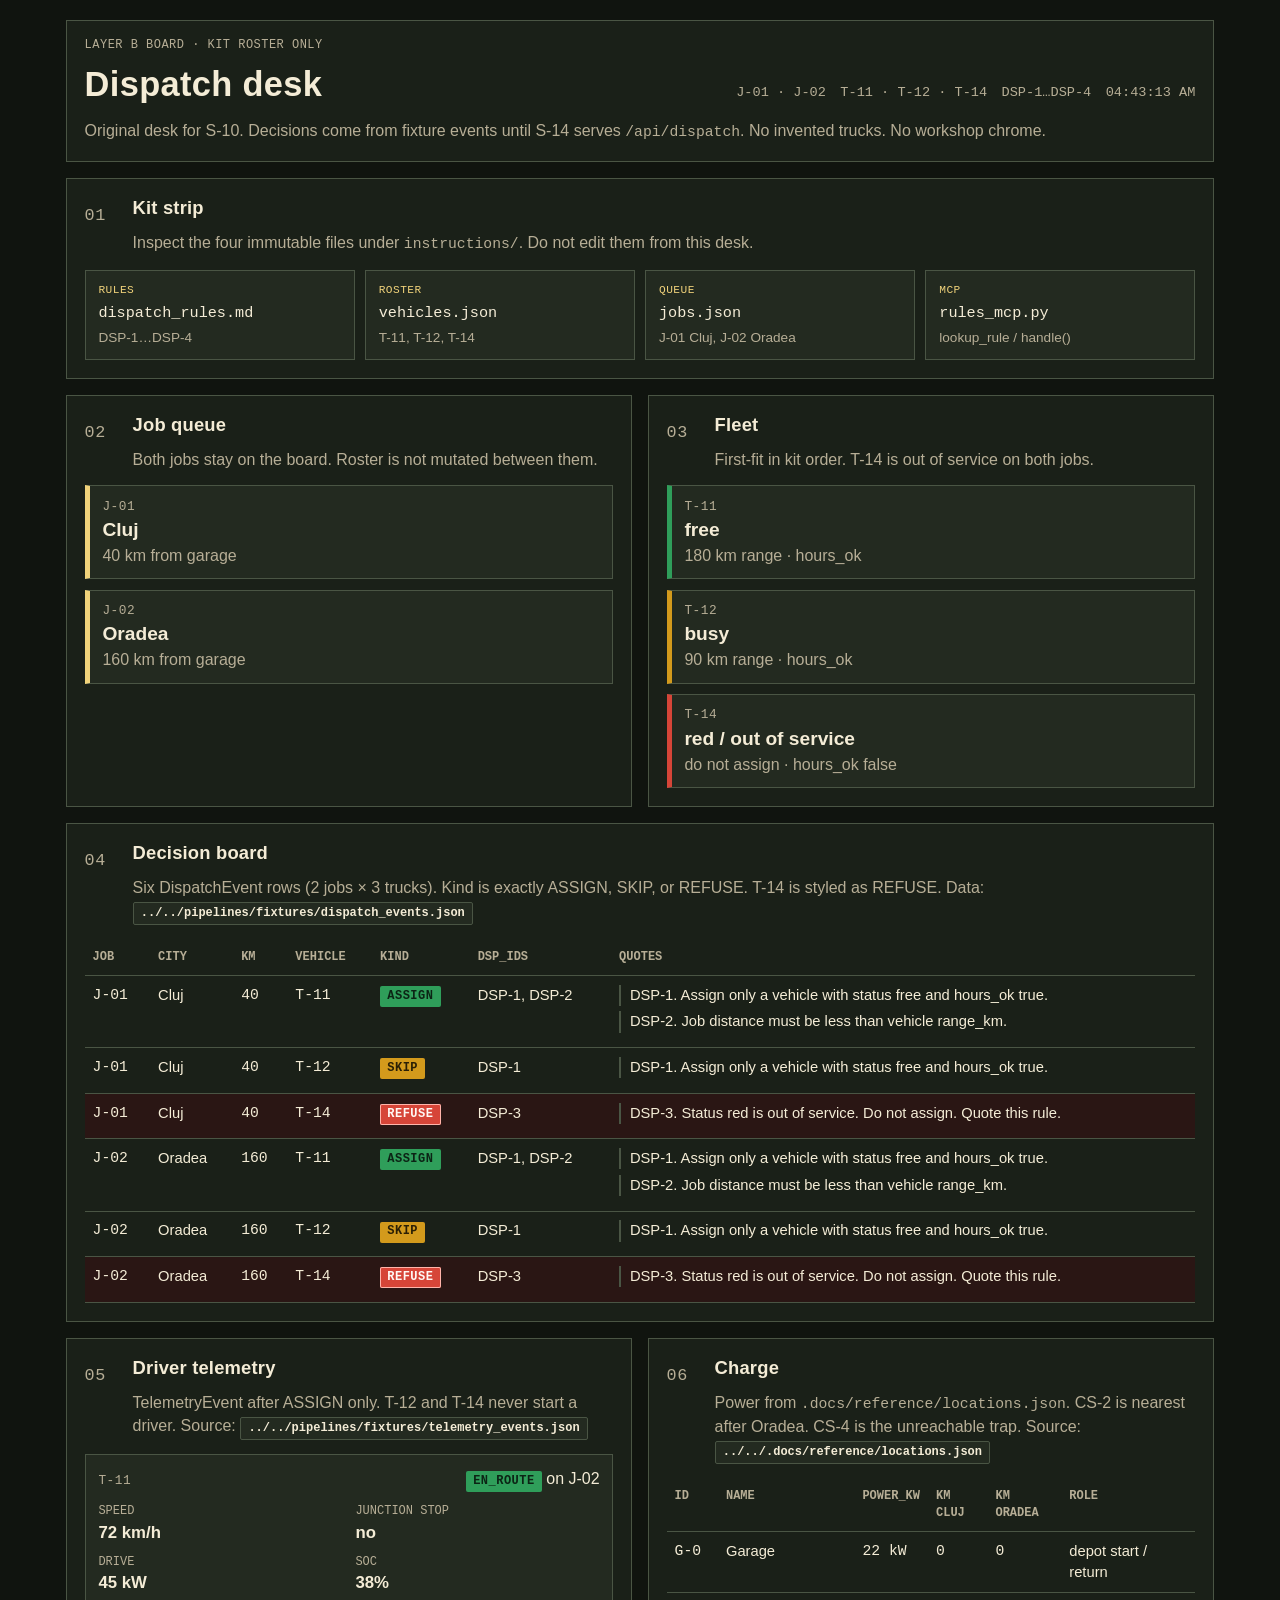
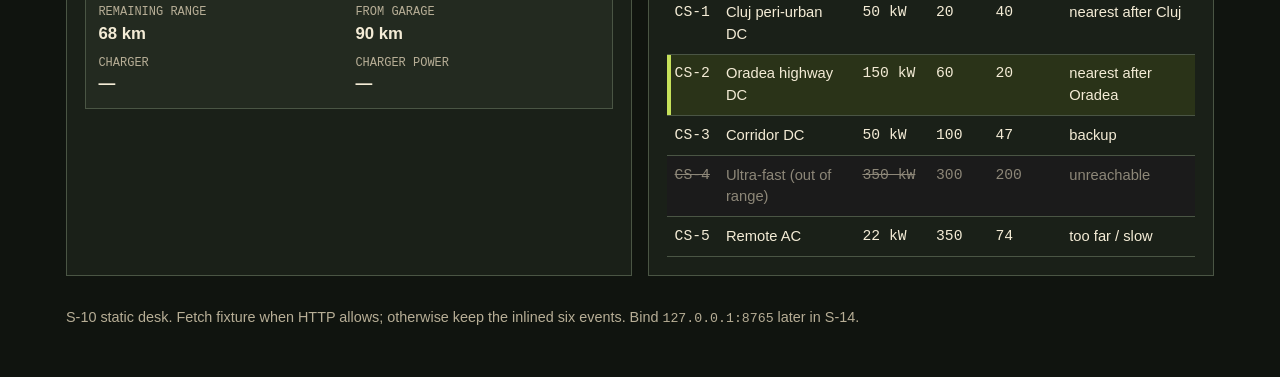
==== src/web/index.html @ 36762a91 "Add S-10 original HTML desk with six fixture-driven sections" ====
<!DOCTYPE html>
<html lang="en">
<head>
  <meta charset="utf-8">
  <meta name="viewport" content="width=device-width, initial-scale=1">
  <title>Dispatch Desk — kit strip, decisions, telemetry</title>
  <link rel="stylesheet" href="desk.css">
</head>
<body>
  <a class="skip-link" href="#kit">Skip to kit strip</a>

  <header class="masthead">
    <p class="masthead__kicker">Layer B board · kit roster only</p>
    <div class="masthead__row">
      <h1>Dispatch desk</h1>
      <p class="masthead__meta">
        <span>J-01 · J-02</span>
        <span>T-11 · T-12 · T-14</span>
        <span>DSP-1…DSP-4</span>
        <time id="desk-clock" datetime=""></time>
      </p>
    </div>
    <p class="masthead__note">
      Original desk for S-10. Decisions come from fixture events until S-14 serves
      <code>/api/dispatch</code>. No invented trucks. No workshop chrome.
    </p>
  </header>

  <main>
    <section id="kit" aria-labelledby="kit-heading">
      <header class="section-head">
        <p class="section-head__index">01</p>
        <div>
          <h2 id="kit-heading">Kit strip</h2>
          <p>Inspect the four immutable files under <code>instructions/</code>. Do not edit them from this desk.</p>
        </div>
      </header>
      <ul class="kit-strip">
        <li>
          <span class="kit-strip__kind">rules</span>
          <code>dispatch_rules.md</code>
          <span class="kit-strip__hint">DSP-1…DSP-4</span>
        </li>
        <li>
          <span class="kit-strip__kind">roster</span>
          <code>vehicles.json</code>
          <span class="kit-strip__hint">T-11, T-12, T-14</span>
        </li>
        <li>
          <span class="kit-strip__kind">queue</span>
          <code>jobs.json</code>
          <span class="kit-strip__hint">J-01 Cluj, J-02 Oradea</span>
        </li>
        <li>
          <span class="kit-strip__kind">mcp</span>
          <code>rules_mcp.py</code>
          <span class="kit-strip__hint">lookup_rule / handle()</span>
        </li>
      </ul>
    </section>

    <div class="split">
      <section id="jobs" aria-labelledby="jobs-heading">
        <header class="section-head">
          <p class="section-head__index">02</p>
          <div>
            <h2 id="jobs-heading">Job queue</h2>
            <p>Both jobs stay on the board. Roster is not mutated between them.</p>
          </div>
        </header>
        <ol class="job-queue">
          <li class="ticket ticket--job">
            <p class="ticket__id">J-01</p>
            <p class="ticket__title">Cluj</p>
            <p class="ticket__stat">40 km from garage</p>
          </li>
          <li class="ticket ticket--job">
            <p class="ticket__id">J-02</p>
            <p class="ticket__title">Oradea</p>
            <p class="ticket__stat">160 km from garage</p>
          </li>
        </ol>
      </section>

      <section id="fleet" aria-labelledby="fleet-heading">
        <header class="section-head">
          <p class="section-head__index">03</p>
          <div>
            <h2 id="fleet-heading">Fleet</h2>
            <p>First-fit in kit order. T-14 is out of service on both jobs.</p>
          </div>
        </header>
        <ul class="fleet">
          <li class="ticket ticket--free">
            <p class="ticket__id">T-11</p>
            <p class="ticket__title">free</p>
            <p class="ticket__stat">180 km range · hours_ok</p>
          </li>
          <li class="ticket ticket--busy">
            <p class="ticket__id">T-12</p>
            <p class="ticket__title">busy</p>
            <p class="ticket__stat">90 km range · hours_ok</p>
          </li>
          <li class="ticket ticket--red">
            <p class="ticket__id">T-14</p>
            <p class="ticket__title">red / out of service</p>
            <p class="ticket__stat">do not assign · hours_ok false</p>
          </li>
        </ul>
      </section>
    </div>

    <section id="decisions" aria-labelledby="decisions-heading">
      <header class="section-head">
        <p class="section-head__index">04</p>
        <div>
          <h2 id="decisions-heading">Decision board</h2>
          <p>
            Six DispatchEvent rows (2 jobs × 3 trucks). Kind is exactly ASSIGN, SKIP, or REFUSE.
            T-14 is styled as REFUSE. Data:
            <span id="dispatch-source" class="source-pill">embedded fixture</span>
          </p>
        </div>
      </header>
      <div class="table-wrap">
        <table class="grid" id="decision-table">
          <thead>
            <tr>
              <th scope="col">Job</th>
              <th scope="col">City</th>
              <th scope="col">km</th>
              <th scope="col">Vehicle</th>
              <th scope="col">Kind</th>
              <th scope="col">dsp_ids</th>
              <th scope="col">Quotes</th>
            </tr>
          </thead>
          <tbody id="decision-body">
            <tr data-kind="ASSIGN" data-vehicle="T-11">
              <td>J-01</td><td>Cluj</td><td>40</td><td>T-11</td>
              <td><span class="kind kind--assign">ASSIGN</span></td>
              <td>DSP-1, DSP-2</td>
              <td>
                <blockquote>DSP-1. Assign only a vehicle with status free and hours_ok true.</blockquote>
                <blockquote>DSP-2. Job distance must be less than vehicle range_km.</blockquote>
              </td>
            </tr>
            <tr data-kind="SKIP" data-vehicle="T-12">
              <td>J-01</td><td>Cluj</td><td>40</td><td>T-12</td>
              <td><span class="kind kind--skip">SKIP</span></td>
              <td>DSP-1</td>
              <td><blockquote>DSP-1. Assign only a vehicle with status free and hours_ok true.</blockquote></td>
            </tr>
            <tr class="row-refuse" data-kind="REFUSE" data-vehicle="T-14">
              <td>J-01</td><td>Cluj</td><td>40</td><td>T-14</td>
              <td><span class="kind kind--refuse">REFUSE</span></td>
              <td>DSP-3</td>
              <td><blockquote>DSP-3. Status red is out of service. Do not assign. Quote this rule.</blockquote></td>
            </tr>
            <tr data-kind="ASSIGN" data-vehicle="T-11">
              <td>J-02</td><td>Oradea</td><td>160</td><td>T-11</td>
              <td><span class="kind kind--assign">ASSIGN</span></td>
              <td>DSP-1, DSP-2</td>
              <td>
                <blockquote>DSP-1. Assign only a vehicle with status free and hours_ok true.</blockquote>
                <blockquote>DSP-2. Job distance must be less than vehicle range_km.</blockquote>
              </td>
            </tr>
            <tr data-kind="SKIP" data-vehicle="T-12">
              <td>J-02</td><td>Oradea</td><td>160</td><td>T-12</td>
              <td><span class="kind kind--skip">SKIP</span></td>
              <td>DSP-1</td>
              <td><blockquote>DSP-1. Assign only a vehicle with status free and hours_ok true.</blockquote></td>
            </tr>
            <tr class="row-refuse" data-kind="REFUSE" data-vehicle="T-14">
              <td>J-02</td><td>Oradea</td><td>160</td><td>T-14</td>
              <td><span class="kind kind--refuse">REFUSE</span></td>
              <td>DSP-3</td>
              <td><blockquote>DSP-3. Status red is out of service. Do not assign. Quote this rule.</blockquote></td>
            </tr>
          </tbody>
        </table>
      </div>
    </section>

    <div class="split">
      <section id="telemetry" aria-labelledby="telemetry-heading">
        <header class="section-head">
          <p class="section-head__index">05</p>
          <div>
            <h2 id="telemetry-heading">Driver telemetry</h2>
            <p>
              TelemetryEvent after ASSIGN only. T-12 and T-14 never start a driver.
              Source: <span id="telemetry-source" class="source-pill">fixture snapshot</span>
            </p>
          </div>
        </header>
        <div id="telemetry-panel">
          <article class="telemetry-card" data-status="en_route">
            <header>
              <p class="ticket__id">T-11</p>
              <p><span class="status-pill status-pill--en_route">en_route</span> on J-02</p>
            </header>
            <dl class="metrics">
              <div><dt>Speed</dt><dd>72 km/h</dd></div>
              <div><dt>Junction stop</dt><dd>no</dd></div>
              <div><dt>Drive</dt><dd>45 kW</dd></div>
              <div><dt>SOC</dt><dd>38%</dd></div>
              <div><dt>Remaining range</dt><dd>68 km</dd></div>
              <div><dt>From garage</dt><dd>90 km</dd></div>
              <div><dt>Charger</dt><dd>—</dd></div>
              <div><dt>Charger power</dt><dd>—</dd></div>
            </dl>
          </article>
        </div>
      </section>

      <section id="charge" aria-labelledby="charge-heading">
        <header class="section-head">
          <p class="section-head__index">06</p>
          <div>
            <h2 id="charge-heading">Charge</h2>
            <p>
              Power from <code>.docs/reference/locations.json</code>.
              CS-2 is nearest after Oradea. CS-4 is the unreachable trap.
              Source: <span id="locations-source" class="source-pill">embedded locations</span>
            </p>
          </div>
        </header>
        <div class="table-wrap">
          <table class="grid" id="charge-table">
            <thead>
              <tr>
                <th scope="col">id</th>
                <th scope="col">Name</th>
                <th scope="col">power_kw</th>
                <th scope="col">km Cluj</th>
                <th scope="col">km Oradea</th>
                <th scope="col">Role</th>
              </tr>
            </thead>
            <tbody id="charge-body">
              <tr data-charger="G-0">
                <td>G-0</td><td>Garage</td><td>22 kW</td><td>0</td><td>0</td>
                <td>depot start / return</td>
              </tr>
              <tr data-charger="CS-1">
                <td>CS-1</td><td>Cluj peri-urban DC</td><td>50 kW</td><td>20</td><td>40</td>
                <td>nearest after Cluj</td>
              </tr>
              <tr class="row-highlight" data-charger="CS-2">
                <td>CS-2</td><td>Oradea highway DC</td><td>150 kW</td><td>60</td><td>20</td>
                <td>nearest after Oradea</td>
              </tr>
              <tr data-charger="CS-3">
                <td>CS-3</td><td>Corridor DC</td><td>50 kW</td><td>100</td><td>47</td>
                <td>backup</td>
              </tr>
              <tr class="row-unreachable" data-charger="CS-4">
                <td>CS-4</td><td>Ultra-fast (out of range)</td><td>350 kW</td><td>300</td><td>200</td>
                <td>unreachable</td>
              </tr>
              <tr data-charger="CS-5">
                <td>CS-5</td><td>Remote AC</td><td>22 kW</td><td>350</td><td>74</td>
                <td>too far / slow</td>
              </tr>
            </tbody>
          </table>
        </div>
      </section>
    </div>
  </main>

  <footer class="desk-foot">
    <p>S-10 static desk. Fetch fixture when HTTP allows; otherwise keep the inlined six events. Bind <code>127.0.0.1:8765</code> later in S-14.</p>
  </footer>

  <script src="desk.js" defer></script>
</body>
</html>
---- src/web/desk.css ----
:root {
  --ink: #10140f;
  --panel: #1a2018;
  --panel-2: #232a20;
  --line: #4a5544;
  --paper: #f4ecd6;
  --mute: #b7ae96;
  --assign: #2f9e5a;
  --assign-ink: #0c2415;
  --skip: #d39a1c;
  --skip-ink: #2a1f05;
  --refuse: #d64538;
  --refuse-ink: #2c0b08;
  --charge: #c6e15a;
  --charge-ink: #1a2208;
  --focus: #f0d27a;
  --font: "Segoe UI", "Helvetica Neue", Arial, sans-serif;
  --mono: "Cascadia Mono", "Consolas", "Segoe UI Mono", ui-monospace, monospace;
}

*,
*::before,
*::after {
  box-sizing: border-box;
}

html {
  background: var(--ink);
  color: var(--paper);
}

body {
  margin: 0 auto;
  max-width: 1180px;
  padding: 1.25rem 1rem 2.5rem;
  font-family: var(--font);
  line-height: 1.45;
}

code {
  font-family: var(--mono);
  font-size: 0.92em;
}

.skip-link {
  position: absolute;
  left: 0.75rem;
  top: -3rem;
  background: var(--focus);
  color: var(--ink);
  padding: 0.4rem 0.7rem;
  z-index: 2;
}

.skip-link:focus {
  top: 0.75rem;
}

.masthead,
section {
  background: var(--panel);
  border: 1px solid var(--line);
  margin-bottom: 1rem;
  padding: 1rem 1.1rem 1.15rem;
}

.masthead__kicker,
.section-head__index,
.kit-strip__kind,
.ticket__id,
.kind,
.source-pill,
.status-pill {
  font-family: var(--mono);
  letter-spacing: 0.04em;
  text-transform: uppercase;
}

.masthead__kicker {
  margin: 0 0 0.35rem;
  color: var(--mute);
  font-size: 0.75rem;
}

.masthead__row {
  display: flex;
  flex-wrap: wrap;
  justify-content: space-between;
  gap: 0.75rem;
  align-items: baseline;
}

h1,
h2 {
  margin: 0;
  font-weight: 700;
  letter-spacing: 0.01em;
}

h1 {
  font-size: clamp(1.6rem, 3vw, 2.15rem);
}

h2 {
  font-size: 1.15rem;
}

.masthead__meta {
  display: flex;
  flex-wrap: wrap;
  gap: 0.45rem 0.9rem;
  margin: 0;
  color: var(--mute);
  font-family: var(--mono);
  font-size: 0.85rem;
}

.masthead__note,
.section-head p,
.desk-foot {
  color: var(--mute);
  margin: 0.55rem 0 0;
}

.section-head {
  display: flex;
  gap: 0.8rem;
  margin-bottom: 0.9rem;
  align-items: flex-start;
}

.section-head > div,
.masthead__note {
  min-width: 0;
  flex: 1;
}

.masthead__note,
.section-head p {
  overflow-wrap: anywhere;
}

.section-head__index {
  margin: 0;
  min-width: 2.2rem;
  color: var(--focus);
  font-size: 1.05rem;
}

.split {
  display: grid;
  grid-template-columns: 1fr 1fr;
  gap: 1rem;
}

.kit-strip,
.job-queue,
.fleet {
  list-style: none;
  margin: 0;
  padding: 0;
  display: grid;
  gap: 0.65rem;
}

.kit-strip {
  grid-template-columns: repeat(4, minmax(0, 1fr));
}

.kit-strip li,
.ticket,
.telemetry-card,
.empty-panel {
  background: var(--panel-2);
  border: 1px solid var(--line);
  padding: 0.7rem 0.8rem;
}

.kit-strip li {
  display: flex;
  flex-direction: column;
  gap: 0.25rem;
  min-height: 5.5rem;
}

.kit-strip__kind {
  font-size: 0.7rem;
  color: var(--focus);
}

.kit-strip code {
  font-size: 0.95rem;
  color: var(--paper);
  overflow-wrap: anywhere;
}

.kit-strip__hint {
  color: var(--mute);
  font-size: 0.85rem;
}

.job-queue,
.fleet {
  grid-template-columns: 1fr;
}

.ticket {
  border-left-width: 5px;
}

.ticket--job { border-left-color: var(--focus); }
.ticket--free { border-left-color: var(--assign); }
.ticket--busy { border-left-color: var(--skip); }
.ticket--red { border-left-color: var(--refuse); }

.ticket__id,
.ticket__title,
.ticket__stat {
  margin: 0;
}

.ticket__id {
  font-size: 0.8rem;
  color: var(--mute);
}

.ticket__title {
  font-size: 1.2rem;
  font-weight: 700;
}

.ticket__stat {
  color: var(--mute);
}

.table-wrap {
  overflow-x: auto;
}

.grid {
  width: 100%;
  border-collapse: collapse;
  font-size: 0.92rem;
}

.grid th,
.grid td {
  border-bottom: 1px solid var(--line);
  padding: 0.55rem 0.5rem;
  text-align: left;
  vertical-align: top;
}

.grid th {
  font-family: var(--mono);
  font-size: 0.75rem;
  color: var(--mute);
  text-transform: uppercase;
}

.grid td:nth-child(1),
.grid td:nth-child(3),
.grid td:nth-child(4),
.grid td:nth-child(5) {
  font-family: var(--mono);
  white-space: nowrap;
}

blockquote {
  margin: 0 0 0.35rem;
  padding-left: 0.55rem;
  border-left: 2px solid var(--line);
  color: var(--paper);
}

.kind,
.status-pill,
.source-pill {
  display: inline-block;
  padding: 0.12rem 0.45rem;
  border-radius: 2px;
  font-size: 0.75rem;
  font-weight: 700;
}

.kind--assign,
.status-pill--en_route,
.status-pill--delivered,
.status-pill--returning {
  background: var(--assign);
  color: var(--assign-ink);
}

.kind--skip {
  background: var(--skip);
  color: var(--skip-ink);
}

.kind--refuse,
.status-pill--offline {
  background: var(--refuse);
  color: #fff8f4;
}

.row-refuse {
  background: #2a1614;
}

.row-refuse td:nth-child(5) .kind {
  box-shadow: inset 0 0 0 1px #ffb4aa;
}

.row-highlight {
  background: #2a3318;
  box-shadow: inset 4px 0 0 var(--charge);
}

.row-unreachable {
  background: #1b1b1b;
  color: #8d8778;
}

.row-unreachable td:nth-child(1),
.row-unreachable td:nth-child(3) {
  text-decoration: line-through;
}

.source-pill {
  background: var(--panel-2);
  color: var(--paper);
  border: 1px solid var(--line);
  text-transform: none;
  letter-spacing: 0;
  font-weight: 600;
}

.telemetry-card header {
  display: flex;
  justify-content: space-between;
  gap: 0.75rem;
  align-items: baseline;
  margin-bottom: 0.7rem;
}

.telemetry-card header p {
  margin: 0;
}

.metrics {
  display: grid;
  grid-template-columns: 1fr 1fr;
  gap: 0.55rem 0.8rem;
  margin: 0;
}

.metrics dt {
  margin: 0;
  color: var(--mute);
  font-size: 0.75rem;
  font-family: var(--mono);
  text-transform: uppercase;
}

.metrics dd {
  margin: 0;
  font-size: 1.05rem;
  font-weight: 700;
}

.status-pill--junction_stop,
.status-pill--divert_charge,
.status-pill--charging {
  background: var(--charge);
  color: var(--charge-ink);
}

.empty-panel {
  color: var(--mute);
}

.desk-foot {
  margin: 0.25rem 0 0;
  font-size: 0.9rem;
}

@media (max-width: 900px) {
  .kit-strip {
    grid-template-columns: 1fr 1fr;
  }
}

@media (max-width: 720px) {
  body {
    padding: 0.75rem 0.65rem 1.75rem;
  }

  .split,
  .kit-strip,
  .metrics {
    grid-template-columns: 1fr;
  }

  .grid {
    font-size: 0.82rem;
  }
}

@media (max-width: 400px) {
  h1 {
    font-size: 1.45rem;
  }

  .kit-strip li {
    min-height: 0;
  }
}
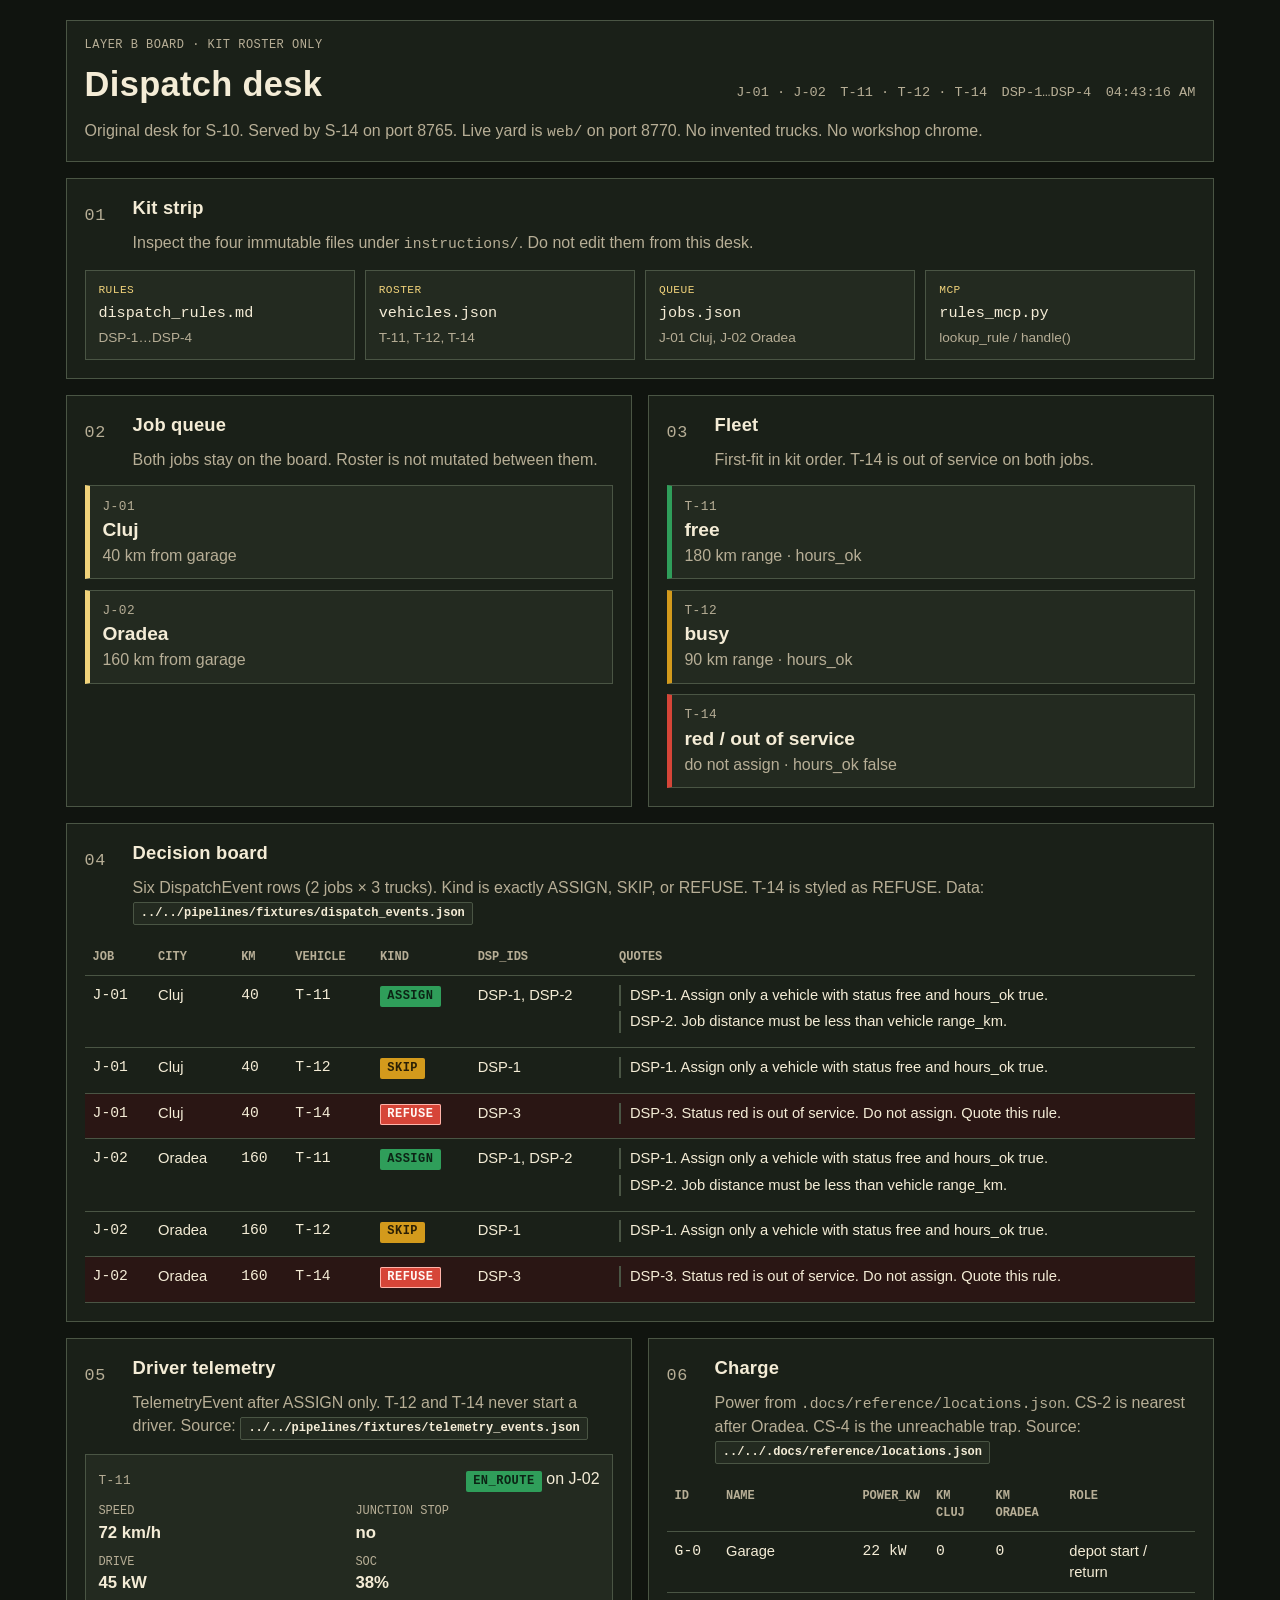
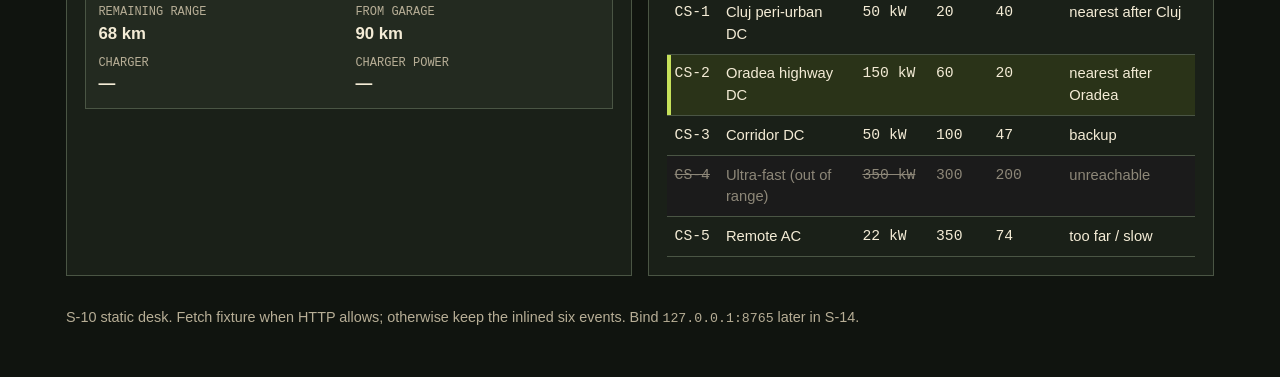
==== commit 0a015ea2: "docs: align PLAN and TEAM with what shipped" ====
--- a/src/web/index.html
+++ b/src/web/index.html
@@ -21,8 +21,8 @@
       </p>
     </div>
     <p class="masthead__note">
-      Original desk for S-10. Decisions come from fixture events until S-14 serves
-      <code>/api/dispatch</code>. No invented trucks. No workshop chrome.
+      Original desk for S-10. Served by S-14 on port 8765. Live yard is
+      <code>web/</code> on port 8770. No invented trucks. No workshop chrome.
     </p>
   </header>
 
